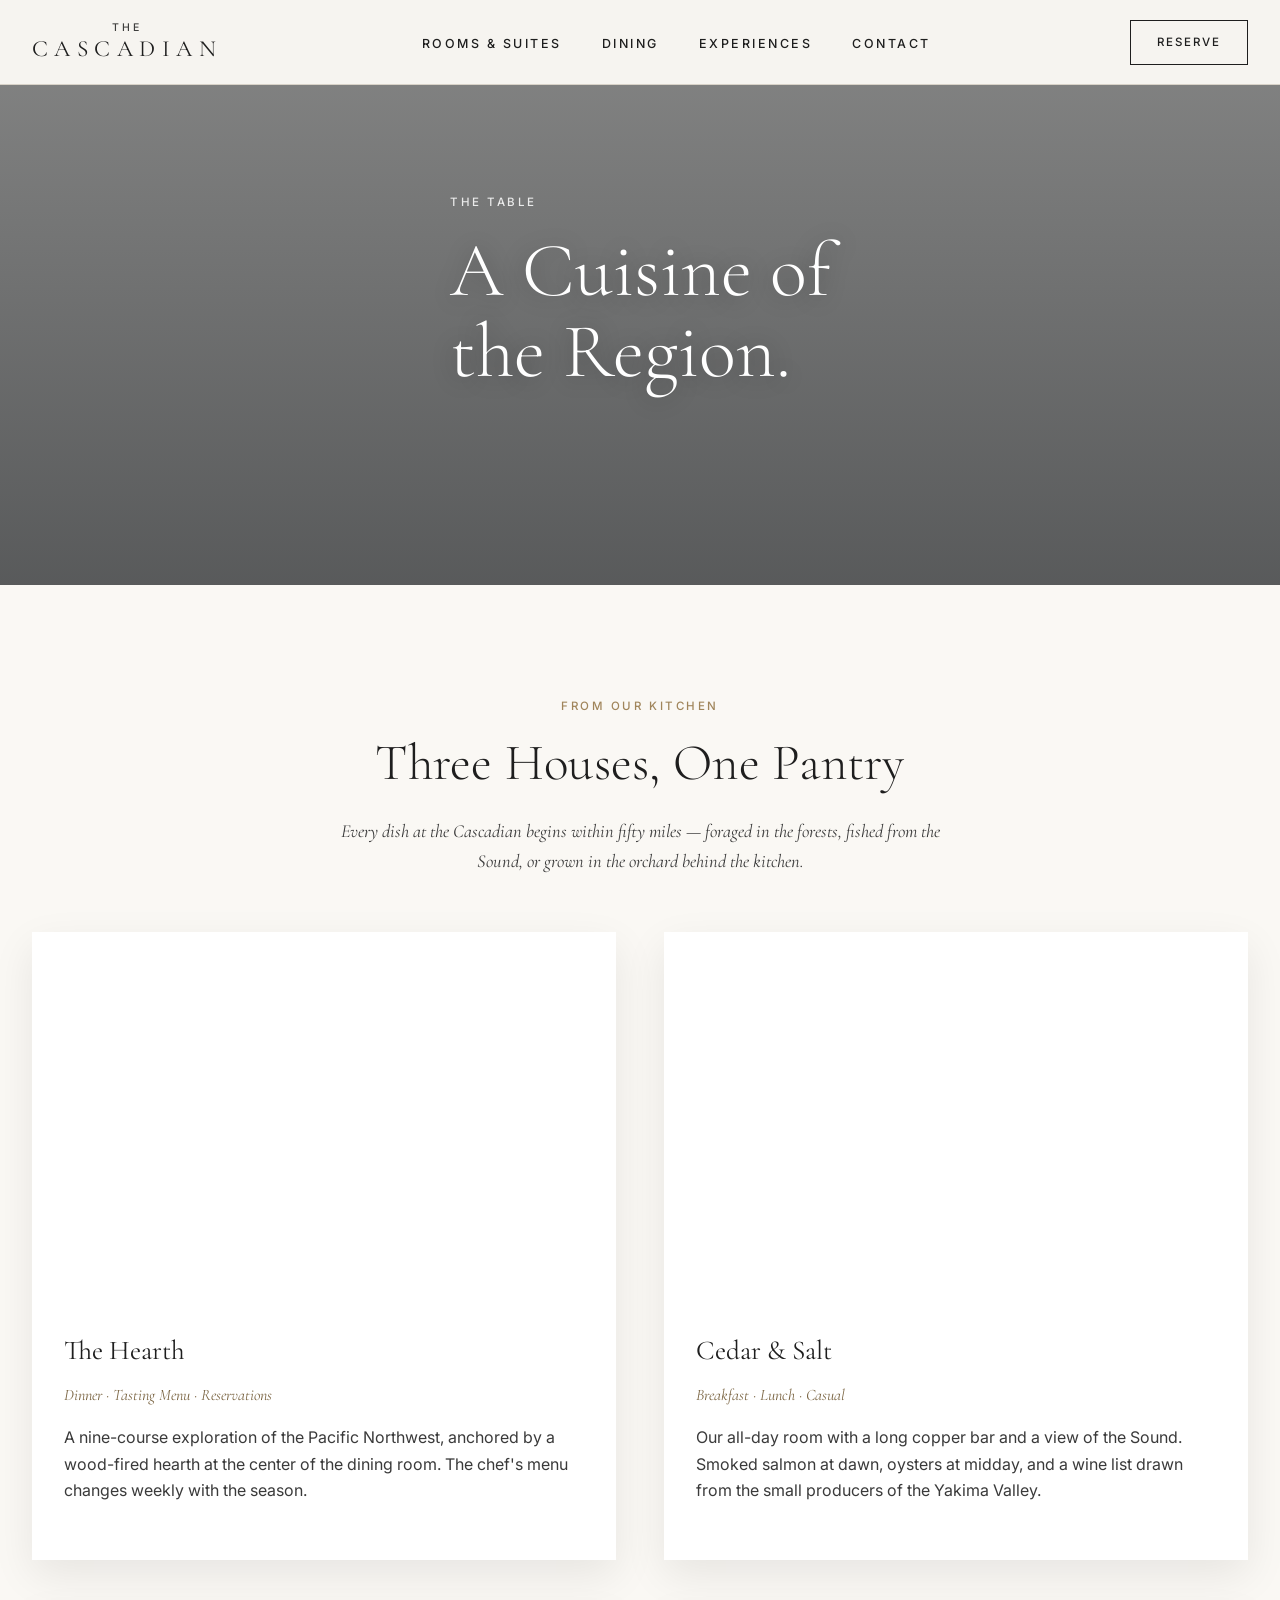
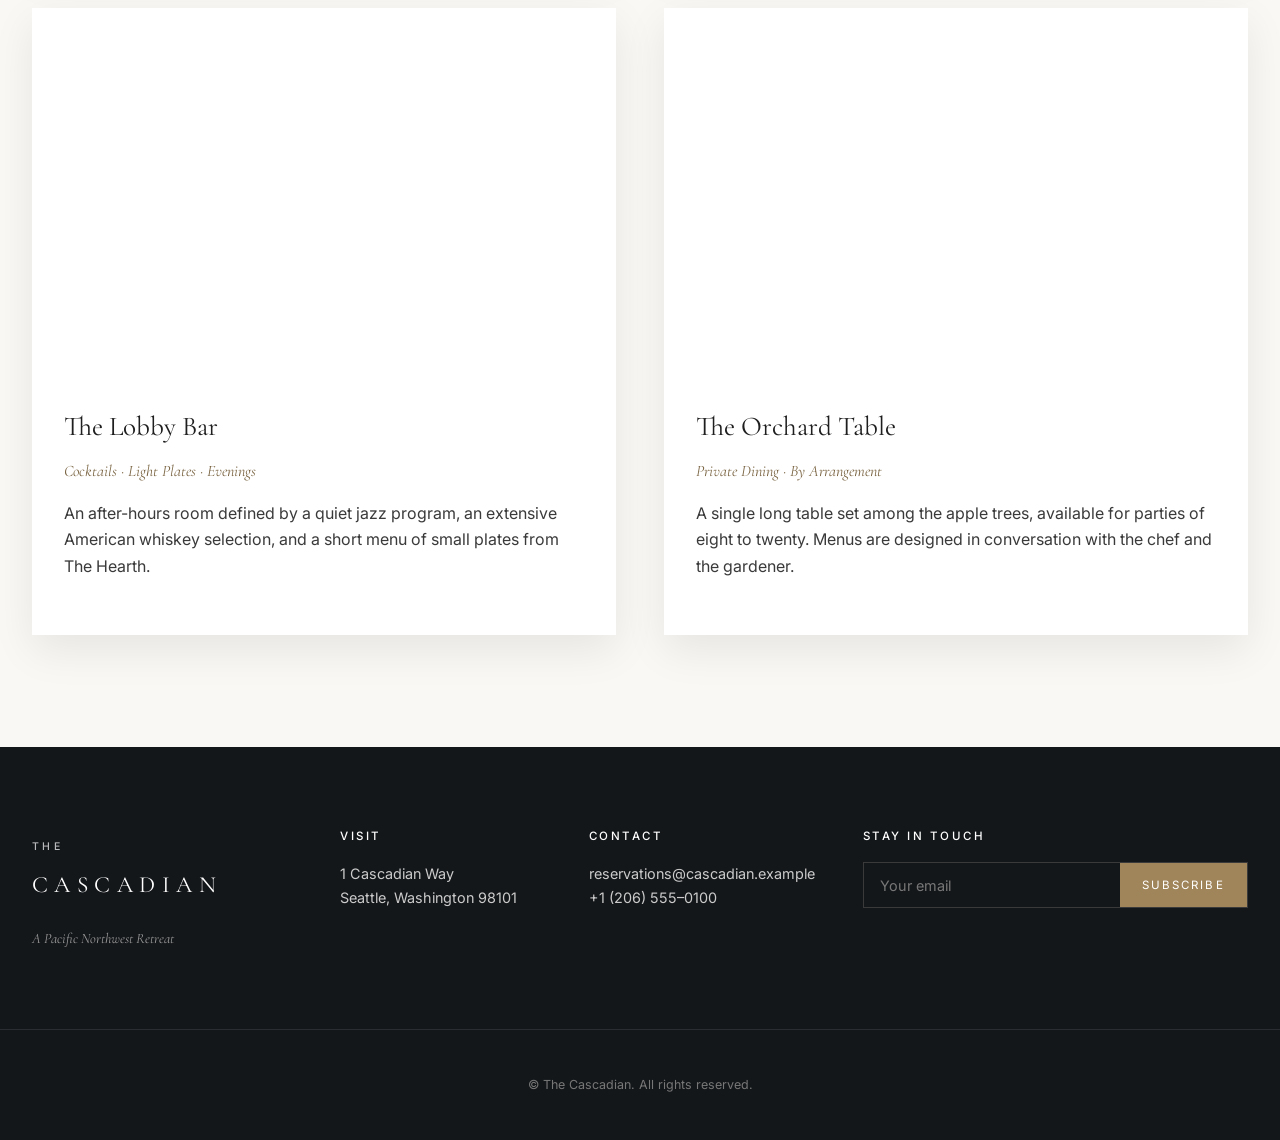
==== dining.html @ 7eb07681 "Initial commit" ====
<!DOCTYPE html>
<html lang="en">
<head>
  <meta charset="UTF-8" />
  <meta name="viewport" content="width=device-width, initial-scale=1.0" />
  <title>Dining — The Cascadian</title>
  <link rel="preconnect" href="https://fonts.googleapis.com" />
  <link rel="preconnect" href="https://fonts.gstatic.com" crossorigin />
  <link href="https://fonts.googleapis.com/css2?family=Cormorant+Garamond:wght@300;400;500;600&family=Inter:wght@300;400;500;600&display=swap" rel="stylesheet" />
  <link rel="stylesheet" href="css/main.css" />
</head>
<body>

  <header class="site-header scrolled" id="site-header">
    <div class="nav-inner">
      <a href="index.html" class="brand">
        <span class="brand-mark">THE</span>
        <span class="brand-name">CASCADIAN</span>
      </a>
      <nav class="primary-nav" aria-label="Primary">
        <ul>
          <li><a href="rooms.html">Rooms &amp; Suites</a></li>
          <li><a href="dining.html">Dining</a></li>
          <li><a href="experiences.html">Experiences</a></li>
          <li><a href="index.html#contact">Contact</a></li>
        </ul>
      </nav>
      <a href="index.html#booking" class="cta-book">Reserve</a>
    </div>
  </header>

  <section class="subhero dining">
    <div class="container">
      <p class="eyebrow">The Table</p>
      <h1>A Cuisine of<br/>the Region.</h1>
    </div>
  </section>

  <section>
    <div class="container">
      <p class="eyebrow center">From Our Kitchen</p>
      <h2 class="section-title center">Three Houses, One Pantry</h2>
      <p class="section-sub center">
        Every dish at the Cascadian begins within fifty miles &mdash; foraged
        in the forests, fished from the Sound, or grown in the orchard behind
        the kitchen.
      </p>

      <div class="dining-grid">
        <article class="dining-card">
          <div class="di-img" style="background-image:url('https://images.unsplash.com/photo-1414235077428-338989a2e8c0?auto=format&fit=crop&w=1400&q=80')"></div>
          <div class="di-body">
            <h3>The Hearth</h3>
            <p class="di-sub">Dinner · Tasting Menu · Reservations</p>
            <p>A nine-course exploration of the Pacific Northwest, anchored by a wood-fired hearth at the center of the dining room. The chef's menu changes weekly with the season.</p>
          </div>
        </article>

        <article class="dining-card">
          <div class="di-img" style="background-image:url('https://images.unsplash.com/photo-1481931098730-318b6f776db0?auto=format&fit=crop&w=1400&q=80')"></div>
          <div class="di-body">
            <h3>Cedar &amp; Salt</h3>
            <p class="di-sub">Breakfast · Lunch · Casual</p>
            <p>Our all-day room with a long copper bar and a view of the Sound. Smoked salmon at dawn, oysters at midday, and a wine list drawn from the small producers of the Yakima Valley.</p>
          </div>
        </article>

        <article class="dining-card">
          <div class="di-img" style="background-image:url('https://images.unsplash.com/photo-1470337458703-46ad1756a187?auto=format&fit=crop&w=1400&q=80')"></div>
          <div class="di-body">
            <h3>The Lobby Bar</h3>
            <p class="di-sub">Cocktails · Light Plates · Evenings</p>
            <p>An after-hours room defined by a quiet jazz program, an extensive American whiskey selection, and a short menu of small plates from The Hearth.</p>
          </div>
        </article>

        <article class="dining-card">
          <div class="di-img" style="background-image:url('https://images.unsplash.com/photo-1559339352-11d035aa65de?auto=format&fit=crop&w=1400&q=80')"></div>
          <div class="di-body">
            <h3>The Orchard Table</h3>
            <p class="di-sub">Private Dining · By Arrangement</p>
            <p>A single long table set among the apple trees, available for parties of eight to twenty. Menus are designed in conversation with the chef and the gardener.</p>
          </div>
        </article>
      </div>
    </div>
  </section>

  <footer class="site-footer">
    <div class="container footer-grid">
      <div>
        <p class="brand-mark dark">THE</p>
        <p class="brand-name dark">CASCADIAN</p>
        <p class="footer-tag">A Pacific Northwest Retreat</p>
      </div>
      <div>
        <h4>Visit</h4>
        <p>1 Cascadian Way<br/>Seattle, Washington 98101</p>
      </div>
      <div>
        <h4>Contact</h4>
        <p>reservations@cascadian.example<br/>+1 (206) 555&ndash;0100</p>
      </div>
      <div>
        <h4>Stay in Touch</h4>
        <form class="newsletter" onsubmit="event.preventDefault(); this.querySelector('button').textContent='Subscribed';">
          <input type="email" placeholder="Your email" required />
          <button type="submit">Subscribe</button>
        </form>
      </div>
    </div>
    <div class="footer-base">
      <p>&copy; The Cascadian. All rights reserved.</p>
    </div>
  </footer>
</body>
</html>
---- css/main.css ----
/* ============================================================
   THE CASCADIAN — main stylesheet
   Inspired by ritzcarlton.com — serif display, generous whitespace,
   muted earth/ash palette.
   ============================================================ */

:root {
  --bg:        #faf8f4;   /* warm off-white */
  --ink:       #1e1e1e;
  --ink-soft:  #3a3a3a;
  --muted:     #6b6b6b;
  --line:      #d8d2c8;
  --gold:      #a0855b;   /* understated accent */
  --gold-dark: #7a6442;
  --dark:      #14171a;

  --serif: "Cormorant Garamond", "Hoefler Text", "Garamond", serif;
  --sans:  "Inter", -apple-system, BlinkMacSystemFont, "Helvetica Neue", sans-serif;

  --container: 1280px;
  --nav-h: 84px;
}

/* ===== reset ===== */
*, *::before, *::after { box-sizing: border-box; }
html, body { margin: 0; padding: 0; }
body {
  background: var(--bg);
  color: var(--ink);
  font-family: var(--sans);
  font-size: 16px;
  line-height: 1.65;
  -webkit-font-smoothing: antialiased;
  -moz-osx-font-smoothing: grayscale;
}
img, video { display: block; max-width: 100%; }
a { color: inherit; text-decoration: none; }
button { font: inherit; cursor: pointer; border: none; background: none; color: inherit; }
ul { list-style: none; padding: 0; margin: 0; }

.container { max-width: var(--container); margin: 0 auto; padding: 0 2rem; }
.center { text-align: center; }

/* ===== typography ===== */
.eyebrow {
  font-family: var(--sans);
  text-transform: uppercase;
  letter-spacing: 0.22em;
  font-size: 0.72rem;
  font-weight: 500;
  color: var(--gold);
  margin: 0 0 1.2rem 0;
}
.eyebrow.light { color: rgba(255,255,255,0.85); }
.eyebrow.center { display: block; }

.section-title {
  font-family: var(--serif);
  font-weight: 300;
  font-size: clamp(2.2rem, 4vw, 3.6rem);
  line-height: 1.1;
  letter-spacing: 0.005em;
  margin: 0 0 1.5rem 0;
}
.section-sub {
  font-family: var(--serif);
  font-style: italic;
  font-size: 1.15rem;
  color: var(--ink-soft);
  max-width: 640px;
  margin: 0 auto 3.5rem auto;
}

.link-arrow {
  display: inline-block;
  font-family: var(--sans);
  text-transform: uppercase;
  letter-spacing: 0.18em;
  font-size: 0.75rem;
  font-weight: 500;
  color: var(--gold-dark);
  border-bottom: 1px solid var(--gold);
  padding-bottom: 4px;
  margin-top: 1rem;
  transition: color .2s ease, border-color .2s ease;
}
.link-arrow:hover { color: var(--ink); border-color: var(--ink); }

/* ===== buttons ===== */
.btn-primary, .btn-secondary, .hero-cta, .cta-book {
  display: inline-block;
  font-family: var(--sans);
  text-transform: uppercase;
  letter-spacing: 0.18em;
  font-size: 0.78rem;
  font-weight: 500;
  padding: 1rem 2.2rem;
  border: 1px solid var(--ink);
  transition: background .25s ease, color .25s ease, border-color .25s ease;
}
.btn-primary { background: var(--ink); color: var(--bg); }
.btn-primary:hover { background: transparent; color: var(--ink); }
.btn-secondary { background: transparent; color: var(--ink); }
.btn-secondary:hover { background: var(--ink); color: var(--bg); }

/* ===== nav ===== */
.site-header {
  position: fixed; top: 0; left: 0; right: 0;
  height: var(--nav-h);
  z-index: 100;
  background: transparent;
  transition: background .35s ease, box-shadow .35s ease, color .35s ease;
  color: #fff;
}
.site-header.scrolled {
  background: rgba(250, 248, 244, 0.97);
  color: var(--ink);
  box-shadow: 0 1px 0 var(--line);
}
.nav-inner {
  max-width: var(--container);
  height: 100%;
  margin: 0 auto;
  padding: 0 2rem;
  display: flex;
  align-items: center;
  justify-content: space-between;
  gap: 2rem;
}
.brand { display: flex; flex-direction: column; align-items: center; line-height: 1; }
.brand-mark {
  font-family: var(--sans);
  font-size: 0.66rem;
  font-weight: 500;
  letter-spacing: 0.32em;
  opacity: 0.85;
}
.brand-name {
  font-family: var(--serif);
  font-size: 1.45rem;
  font-weight: 400;
  letter-spacing: 0.28em;
  margin-top: 4px;
}
.brand-mark.dark { color: var(--ink); }
.brand-name.dark { color: var(--ink); }

.primary-nav ul {
  display: flex;
  gap: 2.5rem;
}
.primary-nav a {
  font-size: 0.78rem;
  text-transform: uppercase;
  letter-spacing: 0.2em;
  font-weight: 500;
  padding: .5rem 0;
  border-bottom: 1px solid transparent;
  transition: border-color .25s ease;
}
.primary-nav a:hover { border-color: currentColor; }

.cta-book {
  padding: .75rem 1.6rem;
  border-color: currentColor;
  font-size: 0.72rem;
}
.cta-book:hover { background: currentColor; color: var(--ink); }
.site-header.scrolled .cta-book:hover { background: var(--ink); color: var(--bg); }

/* ===== hero ===== */
.hero {
  position: relative;
  min-height: 100vh;
  width: 100%;
  overflow: hidden;
  color: #fff;
  display: flex;
  align-items: center;
}
.hero-video-stage {
  position: absolute; inset: 0;
  z-index: 0;
}
.hero-video {
  position: absolute; inset: 0;
  width: 100%; height: 100%;
  object-fit: cover;
  opacity: 0;
  transition: opacity 1.6s ease-in-out;
}
.hero-video.active { opacity: 1; }
.hero-tint {
  position: absolute; inset: 0;
  background:
    linear-gradient(180deg,
      rgba(20,23,26,0.55) 0%,
      rgba(20,23,26,0.25) 40%,
      rgba(20,23,26,0.55) 100%);
}

.hero-copy {
  position: relative; z-index: 2;
  max-width: var(--container);
  width: 100%;
  margin: 0 auto;
  padding: 0 2rem;
}
.hero-copy .eyebrow { color: rgba(255,255,255,0.88); }
.hero-title {
  font-family: var(--serif);
  font-weight: 300;
  font-size: clamp(2.8rem, 7vw, 6rem);
  line-height: 1.02;
  letter-spacing: 0.005em;
  margin: 0 0 1.5rem 0;
  max-width: 12ch;
  text-shadow: 0 2px 24px rgba(0,0,0,0.3);
}
.hero-sub {
  max-width: 520px;
  font-size: 1.05rem;
  line-height: 1.7;
  margin-bottom: 2.5rem;
  opacity: 0.95;
}
.hero-cta {
  color: #fff;
  border-color: #fff;
}
.hero-cta:hover { background: #fff; color: var(--ink); }

.hero-credit {
  position: absolute;
  right: 1.5rem;
  bottom: 1.25rem;
  z-index: 2;
  font-size: 0.7rem;
  letter-spacing: 0.1em;
  color: rgba(255,255,255,0.55);
  text-transform: uppercase;
}
.hero-dots {
  position: absolute;
  left: 50%;
  bottom: 2.5rem;
  z-index: 2;
  transform: translateX(-50%);
  display: flex;
  gap: 0.7rem;
}
.dot {
  width: 30px; height: 2px;
  background: rgba(255,255,255,0.4);
  transition: background .3s ease;
}
.dot.active { background: rgba(255,255,255,1); }

/* ===== sections ===== */
section { padding: 7rem 0; }

.two-col {
  display: grid;
  grid-template-columns: 1fr 1fr;
  gap: 5rem;
  align-items: center;
}
.story .col-text p {
  color: var(--ink-soft);
  margin-bottom: 1.4rem;
  font-size: 1.02rem;
}
.image-frame {
  width: 100%;
  aspect-ratio: 4/5;
  background-size: cover;
  background-position: center;
  box-shadow: 0 25px 80px rgba(0,0,0,0.15);
}
.frame-1 { background-image: url('https://images.pexels.com/photos/35660010/pexels-photo-35660010.jpeg?auto=compress&cs=tinysrgb&w=1400'); }

/* ===== rooms preview ===== */
.rooms-preview { background: #f3eee5; }
.rooms-grid {
  display: grid;
  grid-template-columns: repeat(3, 1fr);
  gap: 2rem;
}
.room-card {
  background: #fff;
  display: flex;
  flex-direction: column;
  transition: transform .35s ease, box-shadow .35s ease;
}
.room-card:hover {
  transform: translateY(-6px);
  box-shadow: 0 30px 60px rgba(0,0,0,0.12);
}
.room-image {
  width: 100%;
  aspect-ratio: 4/3;
  background-size: cover;
  background-position: center;
}
.room-body { padding: 2rem 1.8rem 2.2rem; }
.room-body h3 {
  font-family: var(--serif);
  font-weight: 400;
  font-size: 1.55rem;
  margin: 0 0 0.6rem 0;
}
.room-body p {
  color: var(--muted);
  margin: 0 0 1rem 0;
  font-size: 0.96rem;
}
.room-price {
  font-family: var(--serif);
  color: var(--ink);
  font-size: 1.1rem;
  margin: 0.5rem 0 0.5rem 0;
}
.room-price small {
  font-family: var(--sans);
  color: var(--muted);
  font-size: 0.75rem;
  letter-spacing: 0.1em;
  text-transform: uppercase;
  margin-left: 0.4rem;
}

/* ===== experiences ===== */
.experiences-preview { background: var(--dark); color: #fff; padding: 0; }
.exp-grid {
  display: grid;
  grid-template-columns: repeat(3, 1fr);
  min-height: 70vh;
}
.exp-tile {
  position: relative;
  background-size: cover;
  background-position: center;
  display: flex;
  align-items: flex-end;
  padding: 3rem 2.2rem;
  min-height: 480px;
  transition: filter .4s ease;
}
.exp-tile::before {
  content: "";
  position: absolute; inset: 0;
  background: linear-gradient(180deg, rgba(0,0,0,0.05) 30%, rgba(0,0,0,0.75) 100%);
  transition: background .4s ease;
}
.exp-tile:hover::before { background: linear-gradient(180deg, rgba(0,0,0,0.2) 0%, rgba(0,0,0,0.85) 100%); }
.exp-tile-1 { background-image: url('https://images.unsplash.com/photo-1502920917128-1aa500764cbd?auto=format&fit=crop&w=1600&q=80'); }
.exp-tile-2 { background-image: url('https://images.unsplash.com/photo-1464822759023-fed622ff2c3b?auto=format&fit=crop&w=1600&q=80'); }
.exp-tile-3 { background-image: url('https://images.unsplash.com/photo-1414235077428-338989a2e8c0?auto=format&fit=crop&w=1600&q=80'); }
.exp-overlay { position: relative; z-index: 1; }
.exp-overlay h3 {
  font-family: var(--serif);
  font-weight: 400;
  font-size: 2rem;
  margin: 0 0 0.5rem 0;
}
.exp-overlay p {
  margin: 0;
  font-size: 0.95rem;
  opacity: 0.9;
  max-width: 30ch;
}

/* ===== story ===== */
.story { background: var(--bg); }

/* ===== footer ===== */
.site-footer {
  background: var(--dark);
  color: #cbcbcb;
  padding: 5rem 0 2rem;
  font-size: 0.9rem;
}
.footer-grid {
  display: grid;
  grid-template-columns: 1.3fr 1fr 1fr 1.4fr;
  gap: 3rem;
}
.site-footer h4 {
  font-family: var(--sans);
  text-transform: uppercase;
  letter-spacing: 0.22em;
  font-size: 0.72rem;
  color: #fff;
  margin: 0 0 1rem 0;
  font-weight: 500;
}
.site-footer .brand-mark.dark { color: #fff; opacity: 0.7; }
.site-footer .brand-name.dark { color: #fff; }
.footer-tag {
  font-family: var(--serif);
  font-style: italic;
  margin-top: 0.6rem;
  color: #9b9b9b;
}
.newsletter {
  display: flex;
  border: 1px solid #3a3a3a;
}
.newsletter input {
  flex: 1;
  background: transparent;
  border: none;
  padding: 0.85rem 1rem;
  color: #fff;
  font-family: var(--sans);
  font-size: 0.9rem;
}
.newsletter input::placeholder { color: #777; }
.newsletter input:focus { outline: none; }
.newsletter button {
  background: var(--gold);
  color: #fff;
  padding: 0 1.4rem;
  font-size: 0.72rem;
  letter-spacing: 0.18em;
  text-transform: uppercase;
  transition: background .25s ease;
}
.newsletter button:hover { background: var(--gold-dark); }
.footer-base {
  margin-top: 4rem;
  padding-top: 2rem;
  border-top: 1px solid #2a2d31;
  text-align: center;
  color: #777;
  font-size: 0.78rem;
}
.legal-small {
  margin-top: 0.5rem;
  font-size: 0.72rem;
  color: #5e5e5e;
}

/* ===== sub-page hero (rooms, dining, experiences) ===== */
.subhero {
  position: relative;
  height: 65vh;
  min-height: 460px;
  display: flex;
  align-items: center;
  color: #fff;
  background-size: cover;
  background-position: center;
  overflow: hidden;
}
.subhero::before {
  content: "";
  position: absolute; inset: 0;
  background: linear-gradient(180deg, rgba(20,23,26,0.5) 0%, rgba(20,23,26,0.7) 100%);
}
.subhero .container {
  position: relative;
  z-index: 1;
}
.subhero .eyebrow { color: rgba(255,255,255,0.85); }
.subhero h1 {
  font-family: var(--serif);
  font-weight: 300;
  font-size: clamp(2.5rem, 6vw, 4.8rem);
  line-height: 1.05;
  margin: 0;
  max-width: 14ch;
  text-shadow: 0 2px 24px rgba(0,0,0,0.3);
}

/* Solid backgrounds for sub-page hero panels */
.subhero.rooms     { background-image: url('https://images.pexels.com/photos/6919879/pexels-photo-6919879.jpeg'); }
.subhero.dining    { background-image: url('https://images.unsplash.com/photo-1414235077428-338989a2e8c0?auto=format&fit=crop&w=2000&q=80'); }
.subhero.experiences { background-image: url('https://images.unsplash.com/photo-1464822759023-fed622ff2c3b?auto=format&fit=crop&w=2000&q=80'); }

/* ===== room detail rows ===== */
.room-row {
  display: grid;
  grid-template-columns: 1fr 1fr;
  gap: 4rem;
  align-items: center;
  padding: 5rem 0;
  border-bottom: 1px solid var(--line);
}
.room-row:last-child { border-bottom: none; }
.room-row.reverse .col-image { order: 2; }
.room-row .col-image {
  width: 100%;
  aspect-ratio: 4/3;
  background-size: cover;
  background-position: center;
  box-shadow: 0 25px 60px rgba(0,0,0,0.12);
}
.room-row h3 {
  font-family: var(--serif);
  font-weight: 300;
  font-size: clamp(1.8rem, 3vw, 2.8rem);
  margin: 0 0 1rem 0;
}
.room-row .room-meta {
  display: flex;
  gap: 1.5rem;
  margin: 1.5rem 0;
  font-size: 0.78rem;
  text-transform: uppercase;
  letter-spacing: 0.16em;
  color: var(--muted);
}
.room-row p {
  color: var(--ink-soft);
  font-size: 1.02rem;
  margin: 0 0 1.2rem 0;
}
.room-row .room-price {
  font-family: var(--serif);
  font-size: 1.6rem;
  margin: 1.5rem 0;
}
.room-row .room-price small {
  font-family: var(--sans);
  color: var(--muted);
  font-size: 0.7rem;
  letter-spacing: 0.18em;
  text-transform: uppercase;
  margin-left: 0.5rem;
}

/* ===== dining cards ===== */
.dining-grid {
  display: grid;
  grid-template-columns: repeat(2, 1fr);
  gap: 3rem;
  margin-top: 3rem;
}
.dining-card {
  background: #fff;
  padding: 0;
  box-shadow: 0 15px 40px rgba(0,0,0,0.08);
}
.dining-card .di-img {
  width: 100%;
  aspect-ratio: 16/10;
  background-size: cover;
  background-position: center;
}
.dining-card .di-body { padding: 2rem 2rem 2.5rem; }
.dining-card h3 {
  font-family: var(--serif);
  font-weight: 400;
  font-size: 1.7rem;
  margin: 0 0 0.5rem 0;
}
.dining-card .di-sub {
  font-family: var(--serif);
  font-style: italic;
  color: var(--gold-dark);
  margin: 0 0 1rem 0;
}
.dining-card p { color: var(--ink-soft); }

/* ===== experiences ===== */
.exp-list {
  display: grid;
  grid-template-columns: repeat(2, 1fr);
  gap: 3rem;
  margin-top: 3rem;
}
.exp-item {
  display: grid;
  grid-template-columns: 0.9fr 1.1fr;
  gap: 1.5rem;
  align-items: center;
}
.exp-item .exp-img {
  width: 100%;
  aspect-ratio: 4/3;
  background-size: cover;
  background-position: center;
}
.exp-item h3 {
  font-family: var(--serif);
  font-weight: 400;
  font-size: 1.5rem;
  margin: 0 0 0.4rem 0;
}
.exp-item p { color: var(--ink-soft); font-size: 0.95rem; margin: 0; }

/* ===== responsive ===== */
@media (max-width: 960px) {
  .primary-nav { display: none; }
  .rooms-grid { grid-template-columns: 1fr; }
  .exp-grid { grid-template-columns: 1fr; }
  .two-col { grid-template-columns: 1fr; gap: 2.5rem; }
  .footer-grid { grid-template-columns: 1fr 1fr; }
  section { padding: 5rem 0; }
  .room-row { grid-template-columns: 1fr; gap: 2rem; }
  .room-row.reverse .col-image { order: 0; }
  .dining-grid, .exp-list { grid-template-columns: 1fr; }
  .exp-item { grid-template-columns: 1fr; }
}
@media (max-width: 560px) {
  .footer-grid { grid-template-columns: 1fr; }
  .nav-inner { padding: 0 1.2rem; }
  .container { padding: 0 1.2rem; }
}
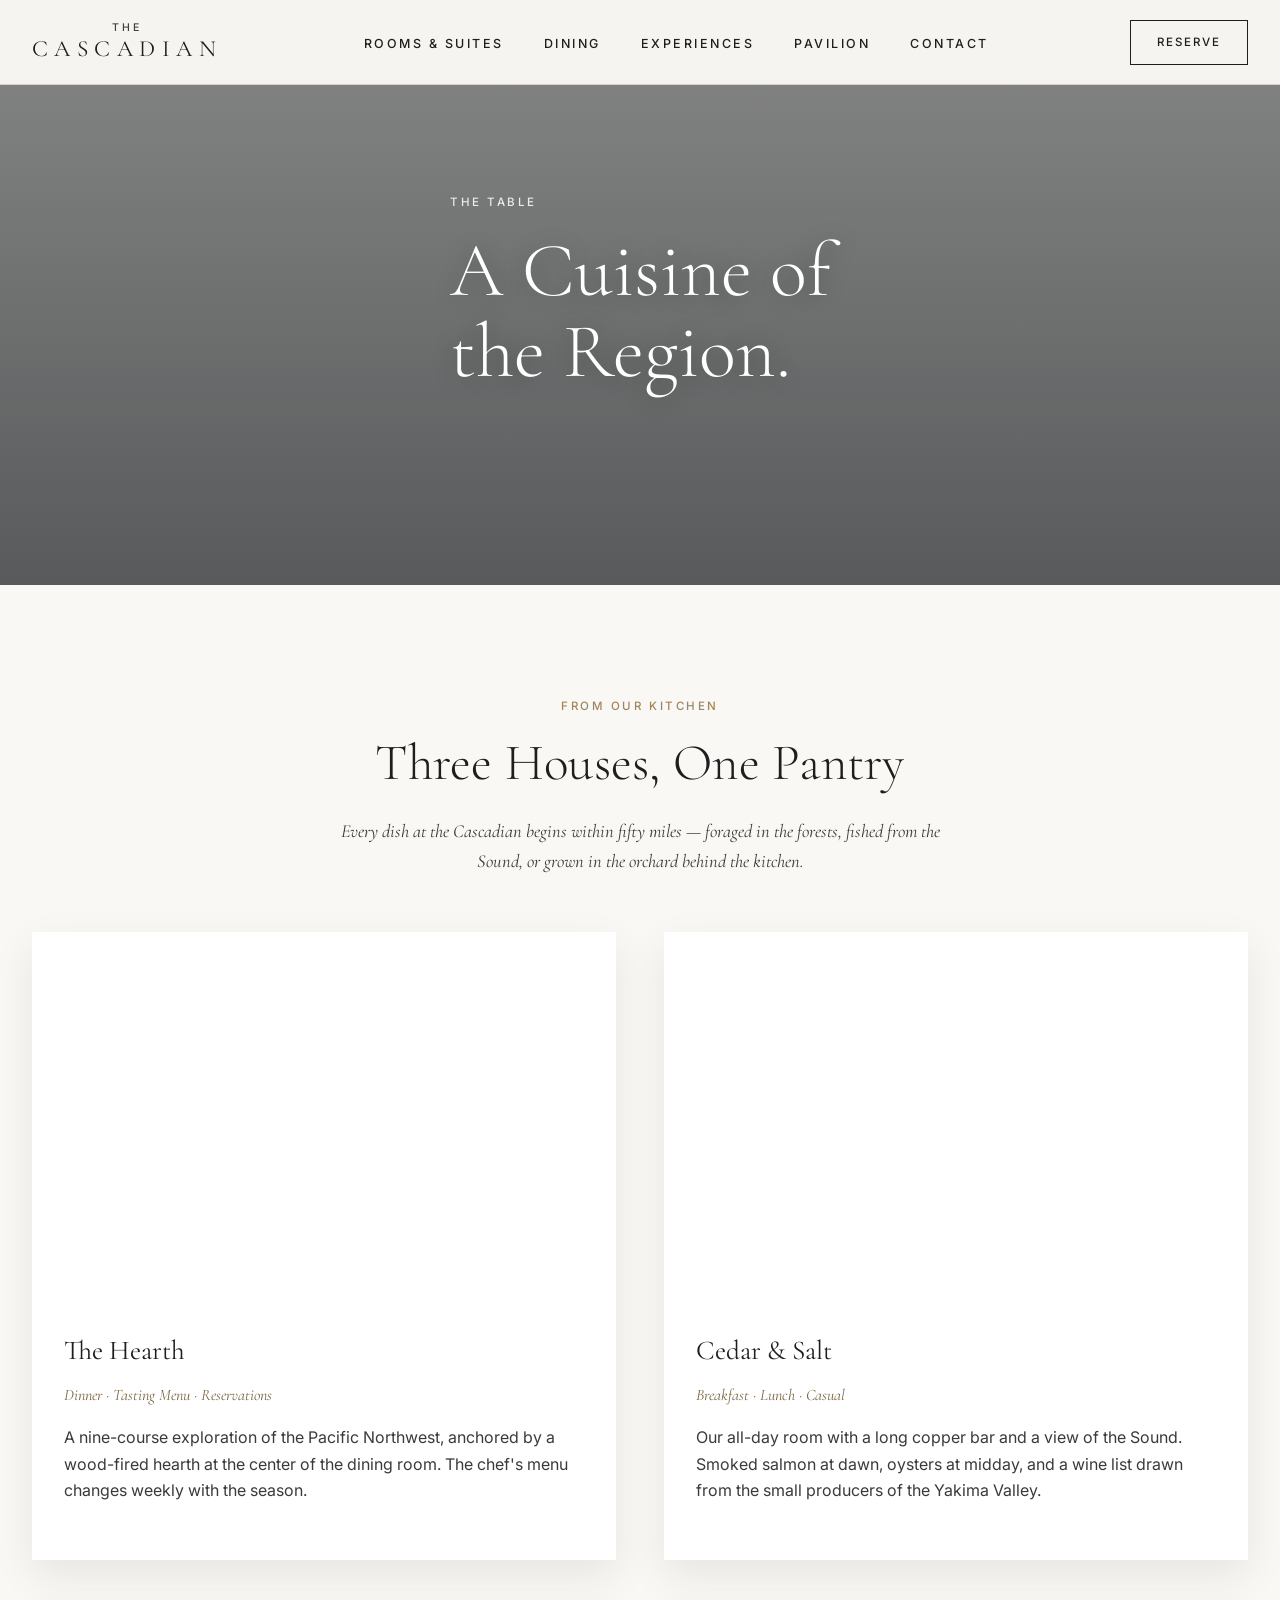
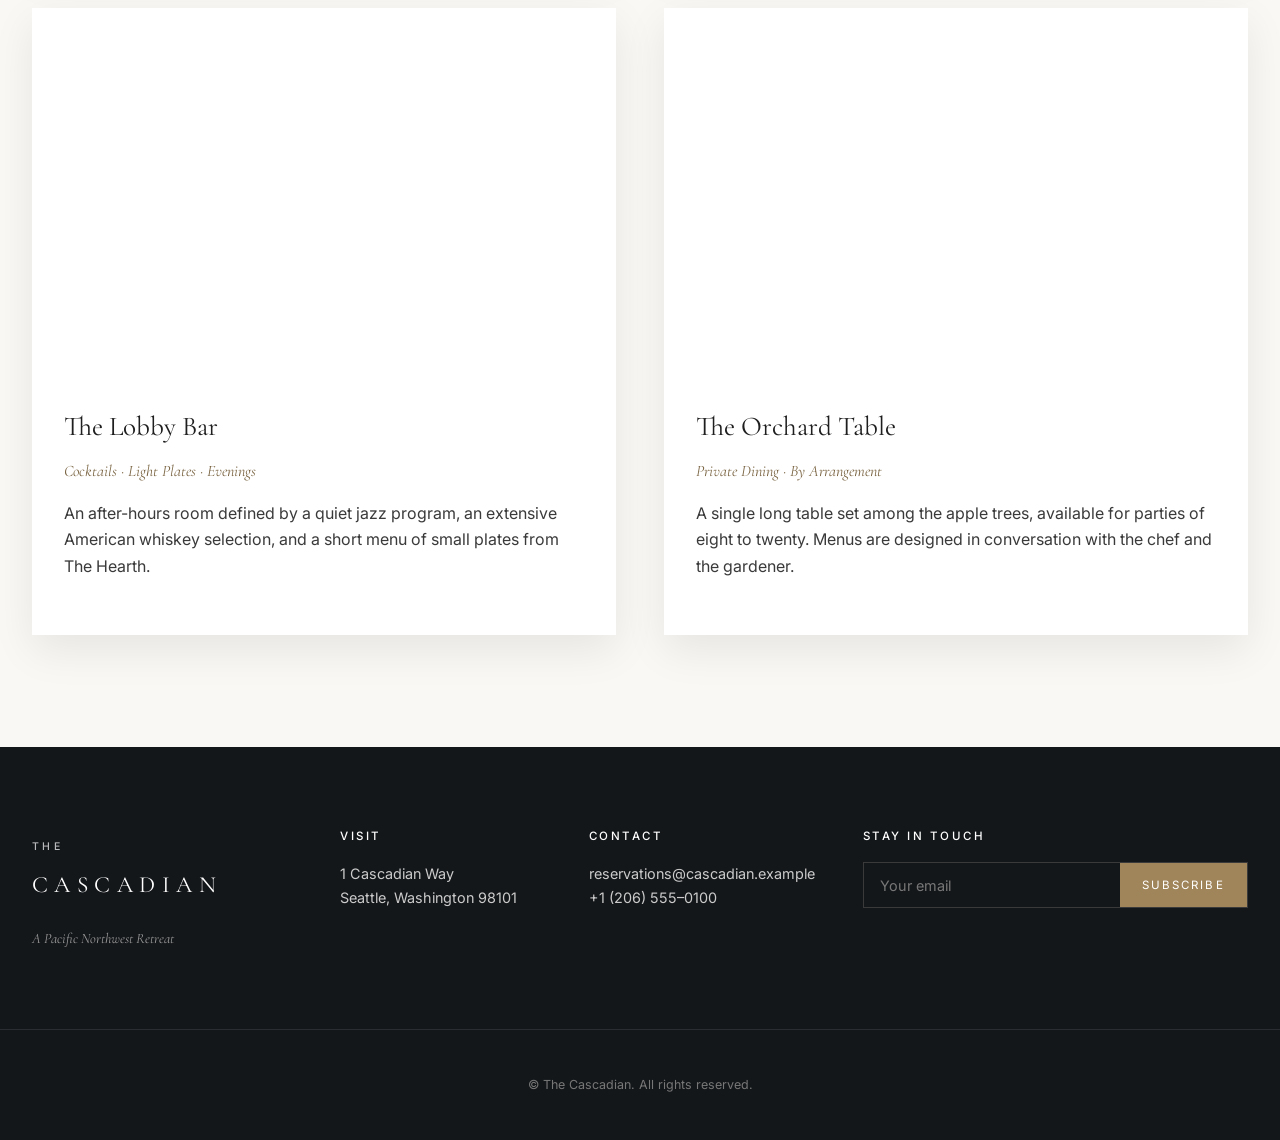
==== commit 95baf44d: "Add Springer Pavilion event ticketing A 30-seat venue page that sells tickets to in-house guests and" ====
--- a/dining.html
+++ b/dining.html
@@ -22,6 +22,7 @@
           <li><a href="rooms.html">Rooms &amp; Suites</a></li>
           <li><a href="dining.html">Dining</a></li>
           <li><a href="experiences.html">Experiences</a></li>
+          <li><a href="pavilion.html">Pavilion</a></li>
           <li><a href="index.html#contact">Contact</a></li>
         </ul>
       </nav>
--- a/css/main.css
+++ b/css/main.css
@@ -165,8 +165,12 @@
   border-color: currentColor;
   font-size: 0.72rem;
 }
-.cta-book:hover { background: currentColor; color: var(--ink); }
-.site-header.scrolled .cta-book:hover { background: var(--ink); color: var(--bg); }
+/* Hover is the same gesture in both header states: ink fill, light label.
+   Don't reach for `currentColor` here — in any property other than `color`
+   it resolves against the `color` this very rule sets, so `background:
+   currentColor` + `color: var(--ink)` both land on ink and the label
+   disappears into the fill. Name the colours explicitly. */
+.cta-book:hover { background: var(--ink); color: var(--bg); border-color: var(--ink); }
 
 /* ===== hero ===== */
 .hero {
